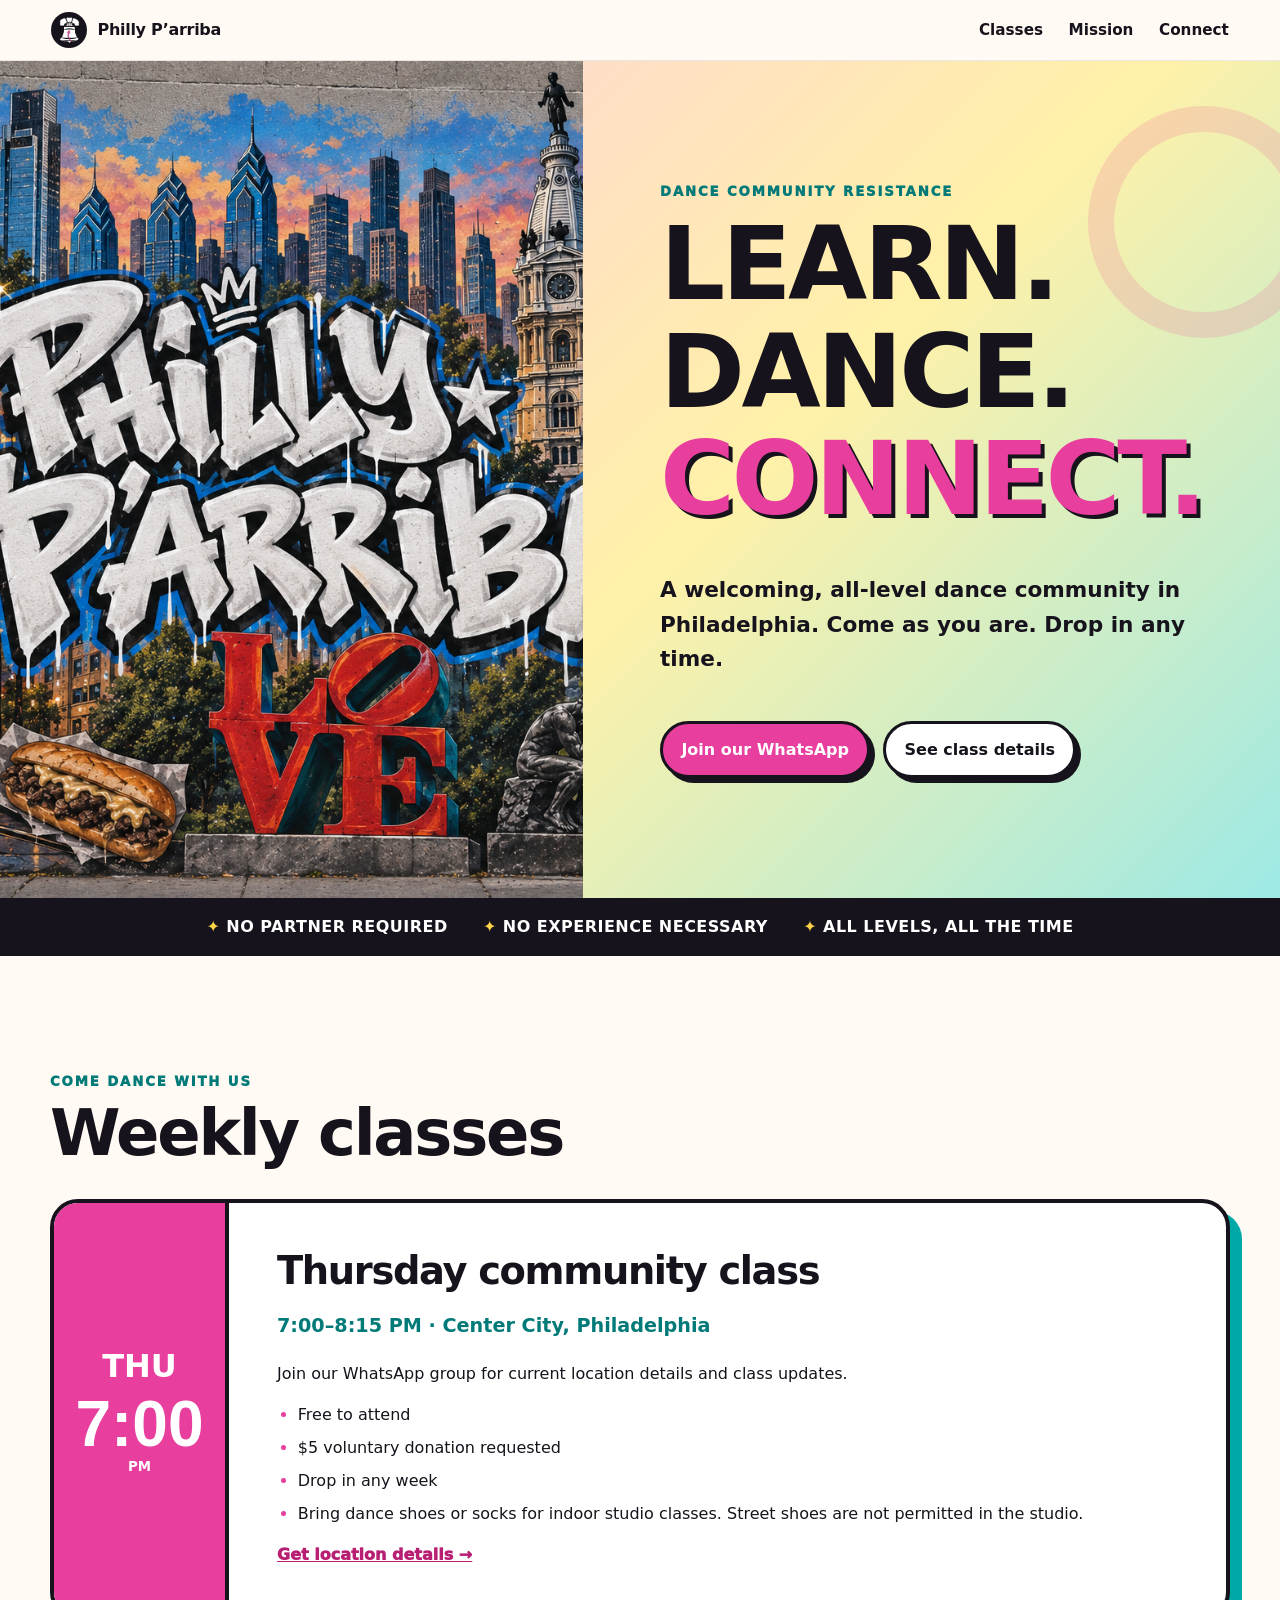
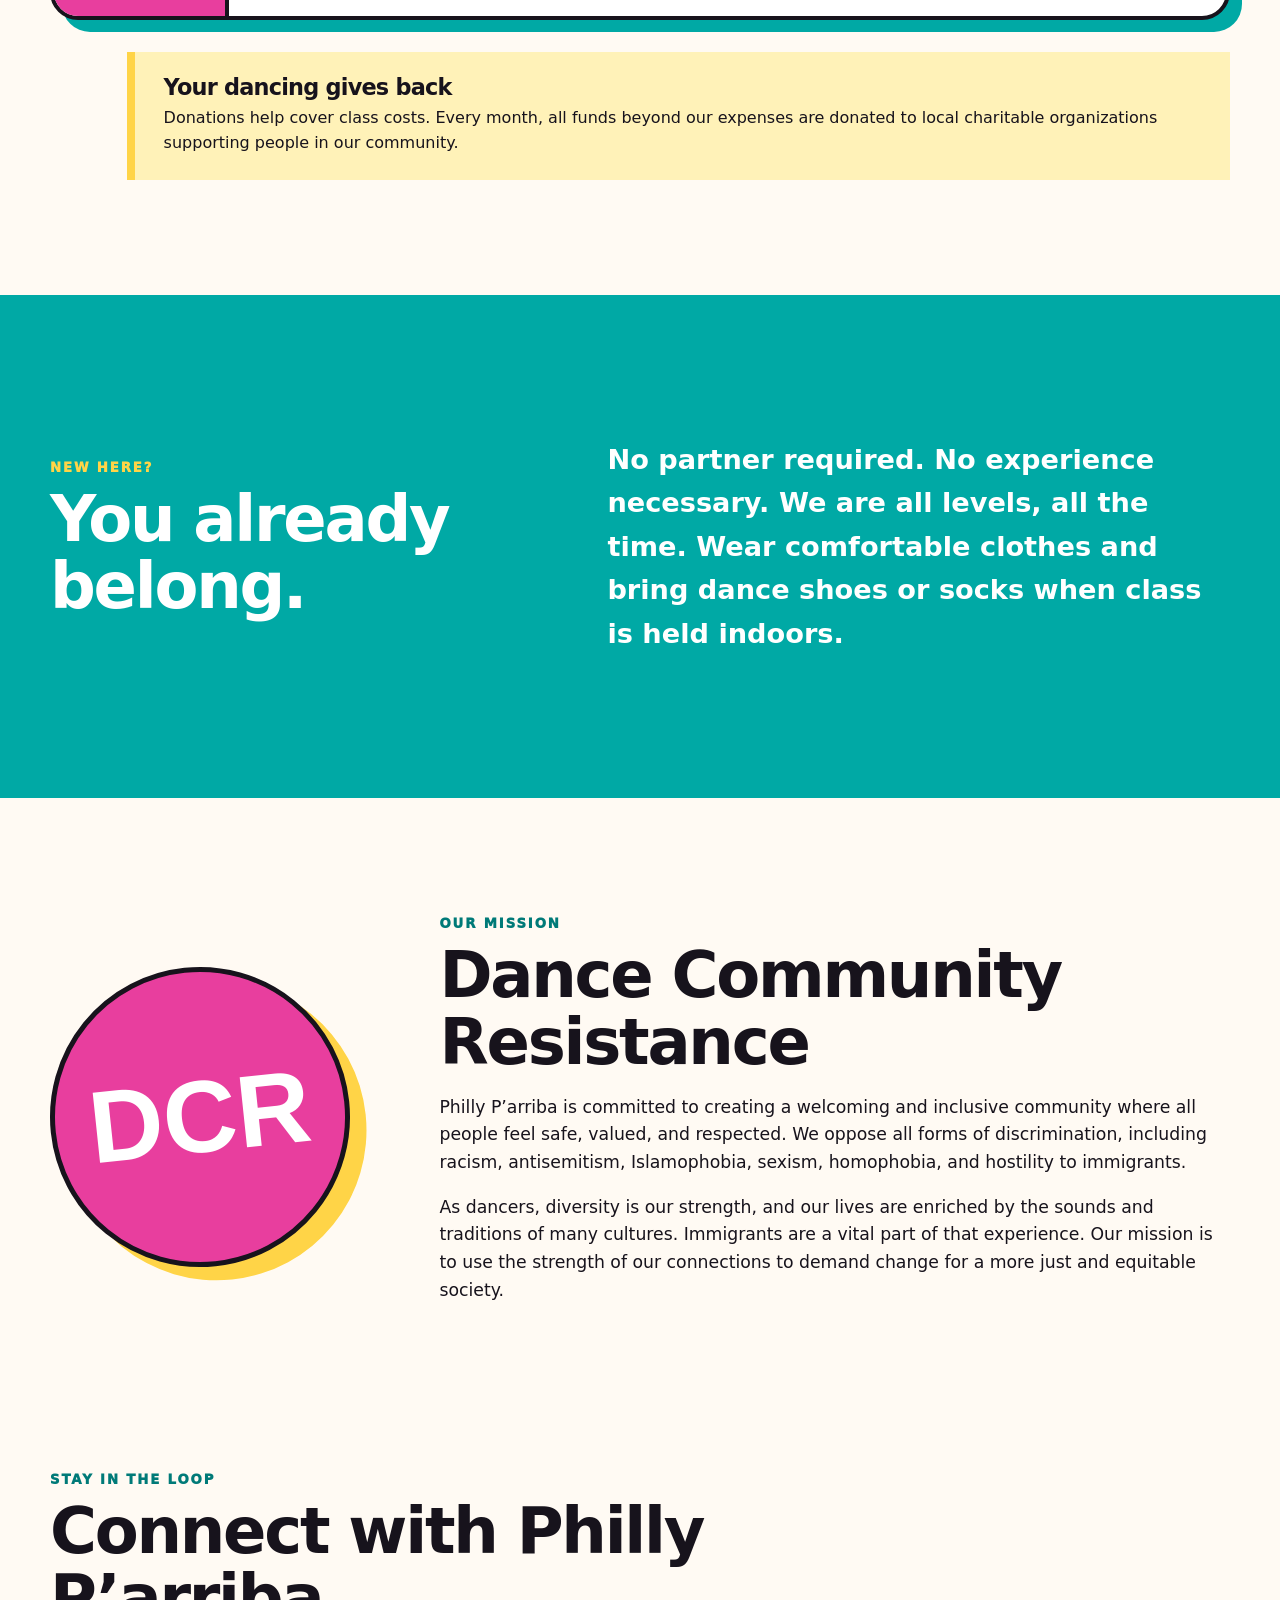
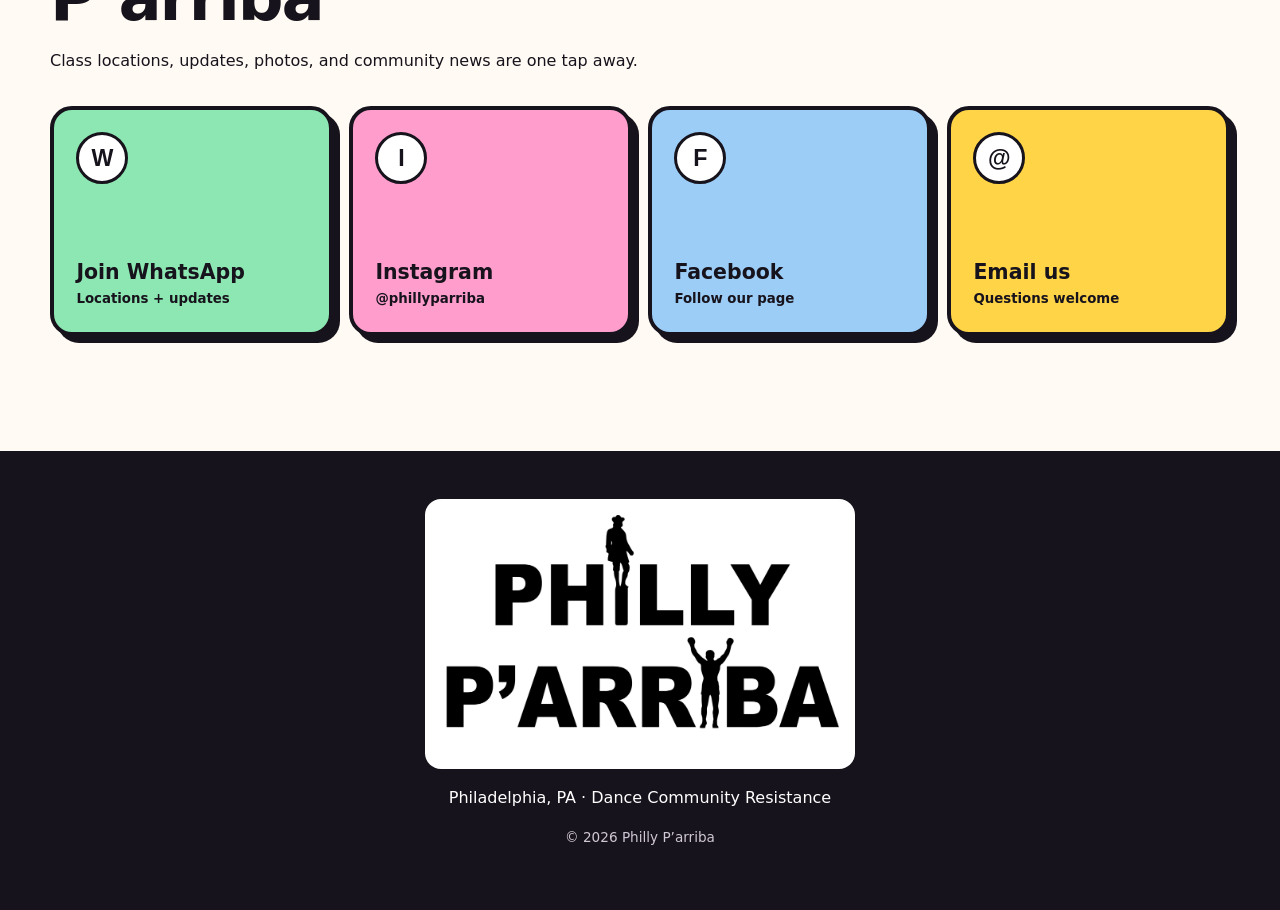
==== index.html @ b1484ee1 "Add files via upload" ====
<!doctype html>
<html lang="en">
<head>
  <meta charset="utf-8">
  <meta name="viewport" content="width=device-width, initial-scale=1">
  <meta name="description" content="Philly P’arriba: free, welcoming, all-level dance classes in Center City Philadelphia.">
  <meta name="theme-color" content="#e83e9e">
  <meta property="og:title" content="Philly P’arriba">
  <meta property="og:description" content="Learn. Dance. Connect. Free all-level classes in Center City Philadelphia.">
  <meta property="og:image" content="assets/Logo-Graffiti.png">
  <title>Philly P’arriba | Learn. Dance. Connect.</title>
  <link rel="stylesheet" href="styles.css">
  <script defer src="script.js"></script>
</head>
<body>
  <a class="skip-link" href="#main">Skip to content</a>

  <header class="site-header">
    <a class="brand" href="#top" aria-label="Philly P’arriba home">
      <img src="assets/Logo-Bell.png" alt="Philly P’arriba Liberty Bell logo">
      <span>Philly P’arriba</span>
    </a>
    <nav aria-label="Primary navigation">
      <a href="#classes">Classes</a>
      <a href="#mission">Mission</a>
      <a href="#connect">Connect</a>
    </nav>
  </header>

  <main id="main">
    <section class="hero" id="top" aria-labelledby="hero-title">
      <div class="hero-art">
        <img src="assets/Logo-Graffiti.png" alt="Colorful Philly P’arriba graffiti collage featuring Philadelphia landmarks">
      </div>
      <div class="hero-copy">
        <p class="eyebrow">Dance Community Resistance</p>
        <h1 id="hero-title">Learn. Dance.<br><span>Connect.</span></h1>
        <p class="hero-lede">A welcoming, all-level dance community in Philadelphia. Come as you are. Drop in any time.</p>
        <div class="button-row">
          <a class="button button-primary" href="connect.html">Join our WhatsApp</a>
          <a class="button button-secondary" href="#classes">See class details</a>
        </div>
      </div>
    </section>

    <section class="quick-strip" aria-label="Quick class facts">
      <span>No partner required</span><span>No experience necessary</span><span>All levels, all the time</span>
    </section>

    <section class="section classes" id="classes">
      <div class="section-heading">
        <p class="eyebrow">Come dance with us</p>
        <h2>Weekly classes</h2>
      </div>
      <div class="class-card">
        <div class="date-block" aria-hidden="true"><strong>THU</strong><span>7:00</span><small>PM</small></div>
        <div class="class-details">
          <h3>Thursday community class</h3>
          <p class="big-detail">7:00–8:15 PM · Center City, Philadelphia</p>
          <p>Join our WhatsApp group for current location details and class updates.</p>
          <ul class="check-list">
            <li>Free to attend</li>
            <li>$5 voluntary donation requested</li>
            <li>Drop in any week</li>
            <li>Bring dance shoes or socks for indoor studio classes. Street shoes are not permitted in the studio.</li>
          </ul>
          <a class="text-link" href="connect.html">Get location details →</a>
        </div>
      </div>
      <div class="giving-note">
        <h3>Your dancing gives back</h3>
        <p>Donations help cover class costs. Every month, all funds beyond our expenses are donated to local charitable organizations supporting people in our community.</p>
      </div>
    </section>

    <section class="section welcome" aria-labelledby="welcome-title">
      <div>
        <p class="eyebrow">New here?</p>
        <h2 id="welcome-title">You already belong.</h2>
      </div>
      <p>No partner required. No experience necessary. We are all levels, all the time. Wear comfortable clothes and bring dance shoes or socks when class is held indoors.</p>
    </section>

    <section class="section mission" id="mission">
      <div class="mission-mark" aria-hidden="true">DCR</div>
      <div>
        <p class="eyebrow">Our mission</p>
        <h2>Dance Community Resistance</h2>
        <p>Philly P’arriba is committed to creating a welcoming and inclusive community where all people feel safe, valued, and respected. We oppose all forms of discrimination, including racism, antisemitism, Islamophobia, sexism, homophobia, and hostility to immigrants.</p>
        <p>As dancers, diversity is our strength, and our lives are enriched by the sounds and traditions of many cultures. Immigrants are a vital part of that experience. Our mission is to use the strength of our connections to demand change for a more just and equitable society.</p>
      </div>
    </section>

    <section class="section connect" id="connect">
      <div class="section-heading">
        <p class="eyebrow">Stay in the loop</p>
        <h2>Connect with Philly P’arriba</h2>
        <p>Class locations, updates, photos, and community news are one tap away.</p>
      </div>
      <div class="link-grid">
        <a class="social-card whatsapp" href="connect.html"><span class="social-icon">W</span><strong>Join WhatsApp</strong><small>Locations + updates</small></a>
        <a class="social-card instagram" href="https://www.instagram.com/phillyparriba/" target="_blank" rel="noopener noreferrer"><span class="social-icon">I</span><strong>Instagram</strong><small>@phillyparriba</small></a>
        <a class="social-card facebook" href="https://www.facebook.com/people/Philly-Parriba/61571649853180/?ref=PROFILE_EDIT_xav_ig_profile_page_web#" target="_blank" rel="noopener noreferrer"><span class="social-icon">F</span><strong>Facebook</strong><small>Follow our page</small></a>
        <a class="social-card email" href="mailto:phillyparriba@gmail.com?subject=Hello%20Philly%20P'arriba"><span class="social-icon">@</span><strong>Email us</strong><small>Questions welcome</small></a>
      </div>
    </section>
  </main>

  <footer>
    <img src="assets/Logo-NameBlack.png" alt="Philly P’arriba team name logo">
    <p>Philadelphia, PA · Dance Community Resistance</p>
    <p class="footer-small">© <span id="year"></span> Philly P’arriba</p>
  </footer>
</body>
</html>
---- styles.css ----
:root {
  --pink: #e83e9e;
  --pink-dark: #b81f73;
  --teal: #00a9a5;
  --teal-dark: #007a78;
  --yellow: #ffd447;
  --blue: #1677c8;
  --ink: #17131c;
  --paper: #fffaf3;
  --white: #ffffff;
  --muted: #655d69;
  --shadow: 0 18px 45px rgba(23, 19, 28, .14);
}
* { box-sizing: border-box; }
html { scroll-behavior: smooth; }
body { margin: 0; color: var(--ink); background: var(--paper); font-family: Inter, ui-sans-serif, system-ui, -apple-system, BlinkMacSystemFont, "Segoe UI", sans-serif; line-height: 1.6; }
a { color: inherit; }
img { max-width: 100%; display: block; }
.skip-link { position: fixed; left: 1rem; top: -4rem; z-index: 100; padding: .8rem 1rem; background: var(--ink); color: white; border-radius: .5rem; }
.skip-link:focus { top: 1rem; }
.site-header { position: sticky; top: 0; z-index: 20; display: flex; align-items: center; justify-content: space-between; gap: 1rem; padding: .75rem clamp(1rem, 4vw, 4rem); background: rgba(255,250,243,.92); backdrop-filter: blur(12px); border-bottom: 1px solid rgba(23,19,28,.08); }
.brand { display: inline-flex; align-items: center; gap: .65rem; font-weight: 900; text-decoration: none; letter-spacing: -.02em; }
.brand img { width: 36px; height: 36px; object-fit: contain; background: var(--ink); border-radius: 50%; padding: 5px; }
nav { display: flex; gap: clamp(.7rem, 3vw, 1.6rem); }
nav a { font-weight: 800; text-decoration: none; font-size: .95rem; }
nav a:hover, nav a:focus-visible { color: var(--pink-dark); }
.hero { min-height: calc(100vh - 63px); display: grid; grid-template-columns: 1.08fr .92fr; align-items: stretch; background: linear-gradient(135deg, #ffcae7 0%, #fff1a8 55%, #9de9e5 100%); overflow: hidden; }
.hero-art { min-height: 580px; background: var(--ink); display: flex; }
.hero-art img { width: 100%; height: 100%; object-fit: cover; object-position: center; }
.hero-copy { display: flex; flex-direction: column; justify-content: center; padding: clamp(2rem, 6vw, 6rem); position: relative; }
.hero-copy::after { content: ""; position: absolute; width: 180px; height: 180px; border: 26px solid rgba(232,62,158,.16); border-radius: 50%; right: -40px; top: 45px; }
.eyebrow { margin: 0 0 .5rem; color: var(--teal-dark); font-size: .83rem; font-weight: 950; letter-spacing: .14em; text-transform: uppercase; }
h1, h2, h3 { font-family: "Arial Black", Impact, ui-sans-serif, system-ui, sans-serif; line-height: 1.05; letter-spacing: -.035em; margin-top: 0; }
h1 { margin-bottom: 1.2rem; font-size: clamp(3.4rem, 8vw, 7.4rem); text-transform: uppercase; }
h1 span { color: var(--pink); text-shadow: 4px 4px 0 var(--ink); }
h2 { font-size: clamp(2.2rem, 5vw, 4.6rem); margin-bottom: 1rem; }
h3 { font-size: 1.4rem; }
.hero-lede { max-width: 36rem; font-size: clamp(1.1rem, 2vw, 1.35rem); font-weight: 650; }
.button-row { display: flex; flex-wrap: wrap; gap: .8rem; margin-top: 1.4rem; }
.button { display: inline-flex; align-items: center; justify-content: center; min-height: 50px; padding: .8rem 1.15rem; border: 3px solid var(--ink); border-radius: 999px; font-weight: 900; text-decoration: none; box-shadow: 5px 5px 0 var(--ink); transition: transform .15s ease, box-shadow .15s ease; }
.button:hover, .button:focus-visible { transform: translate(3px,3px); box-shadow: 2px 2px 0 var(--ink); }
.button-primary { background: var(--pink); color: white; }
.button-secondary { background: white; }
.quick-strip { display: flex; justify-content: center; flex-wrap: wrap; gap: 1rem 2.2rem; padding: 1rem; background: var(--ink); color: white; font-weight: 900; text-transform: uppercase; letter-spacing: .03em; }
.quick-strip span::before { content: "✦ "; color: var(--yellow); }
.section { width: min(1180px, calc(100% - 2rem)); margin: 0 auto; padding: clamp(4.5rem, 9vw, 8rem) 0; }
.section-heading { max-width: 720px; margin-bottom: 2rem; }
.class-card { display: grid; grid-template-columns: 175px 1fr; overflow: hidden; border: 4px solid var(--ink); border-radius: 28px; background: white; box-shadow: 12px 12px 0 var(--teal); }
.date-block { display: flex; flex-direction: column; align-items: center; justify-content: center; min-height: 260px; color: white; background: var(--pink); border-right: 4px solid var(--ink); }
.date-block strong { font-size: 2rem; }
.date-block span { font: 900 4rem/1 "Arial Black", Impact, sans-serif; }
.date-block small { font-weight: 900; }
.class-details { padding: clamp(1.5rem,4vw,3rem); }
.class-details h3 { font-size: clamp(1.7rem,3vw,2.8rem); margin-bottom: .6rem; }
.big-detail { font-size: 1.2rem; font-weight: 850; color: var(--teal-dark); }
.check-list { padding-left: 1.3rem; }
.check-list li { margin: .45rem 0; }
.check-list li::marker { color: var(--pink); }
.text-link { font-weight: 950; color: var(--pink-dark); }
.giving-note { margin: 2rem 0 0 clamp(0rem,6vw,5rem); padding: 1.5rem 1.8rem; border-left: 8px solid var(--yellow); background: #fff2b8; }
.giving-note h3 { margin-bottom: .35rem; }
.giving-note p { margin: 0; }
.welcome { width: 100%; padding-left: max(1rem, calc((100% - 1180px)/2)); padding-right: max(1rem, calc((100% - 1180px)/2)); display: grid; grid-template-columns: .9fr 1.1fr; gap: 3rem; align-items: center; color: white; background: var(--teal); }
.welcome .eyebrow { color: var(--yellow); }
.welcome p:last-child { font-size: clamp(1.2rem,2.5vw,1.7rem); font-weight: 750; }
.mission { display: grid; grid-template-columns: .55fr 1.45fr; gap: clamp(2rem, 7vw, 6rem); align-items: center; }
.mission-mark { aspect-ratio: 1; display: grid; place-items: center; background: var(--pink); border: 5px solid var(--ink); border-radius: 50%; color: white; font: 900 clamp(3rem,8vw,7rem)/1 "Arial Black", Impact, sans-serif; transform: rotate(-6deg); box-shadow: 15px 15px 0 var(--yellow); }
.mission p:not(.eyebrow) { font-size: 1.08rem; }
.connect { padding-top: 2rem; }
.link-grid { display: grid; grid-template-columns: repeat(4, 1fr); gap: 1rem; }
.social-card { min-height: 230px; padding: 1.4rem; display: flex; flex-direction: column; justify-content: end; border: 4px solid var(--ink); border-radius: 22px; color: var(--ink); text-decoration: none; box-shadow: 7px 7px 0 var(--ink); transition: transform .15s ease; }
.social-card:hover, .social-card:focus-visible { transform: translateY(-5px) rotate(-1deg); }
.social-card strong { font-size: 1.28rem; }
.social-card small { font-weight: 700; }
.social-icon { margin-bottom: auto; width: 52px; height: 52px; display: grid; place-items: center; background: white; border: 3px solid var(--ink); border-radius: 50%; font: 900 1.45rem/1 "Arial Black", sans-serif; }
.whatsapp { background: #8ce7b2; }.instagram { background: #ff9dcc; }.facebook { background: #9ccdf7; }.email { background: var(--yellow); }
footer { padding: 3rem 1rem; text-align: center; background: var(--ink); color: white; }
footer img { width: min(430px, 90%); margin: 0 auto 1rem; padding: 1rem; background: white; border-radius: 16px; }
.footer-small { color: #cfc8d4; font-size: .85rem; }
.ack-page { min-height: 100vh; display: grid; place-items: center; padding: 1rem; background: linear-gradient(135deg,#ffcae7,#fff1a8 55%,#9de9e5); }
.ack-card { width: min(680px,100%); padding: clamp(1.5rem,5vw,3rem); background: white; border: 4px solid var(--ink); border-radius: 28px; box-shadow: 12px 12px 0 var(--pink); }
.ack-logo { width: 88px; height: 88px; object-fit: contain; margin-bottom: 1rem; background: var(--ink); border-radius: 50%; padding: 10px; }
.ack-card h1 { font-size: clamp(2.5rem,9vw,5rem); margin-bottom: 1rem; }
.acknowledge { display: flex; gap: .8rem; align-items: flex-start; margin: 1.5rem 0; padding: 1rem; background: #f5f1f6; border-radius: 12px; font-weight: 700; }
.acknowledge input { width: 22px; height: 22px; flex: 0 0 auto; accent-color: var(--pink); }
.button[aria-disabled="true"] { opacity: .45; pointer-events: none; box-shadow: none; }
.back-link { display: inline-block; margin-top: 1.2rem; font-weight: 800; }
.notice { font-size: .88rem; color: var(--muted); }
@media (max-width: 850px) {
  .hero { grid-template-columns: 1fr; }
  .hero-art { min-height: 48vh; }
  .hero-copy { min-height: 52vh; }
  .link-grid { grid-template-columns: repeat(2,1fr); }
  .mission { grid-template-columns: 1fr; }
  .mission-mark { width: min(290px,70vw); margin: auto; }
}
@media (max-width: 600px) {
  nav a:not(:last-child) { display: none; }
  .brand span { font-size: .92rem; }
  h1 { font-size: clamp(3rem,17vw,5rem); }
  .hero-art { min-height: 350px; }
  .class-card { grid-template-columns: 1fr; }
  .date-block { min-height: 140px; border-right: 0; border-bottom: 4px solid var(--ink); }
  .date-block span { font-size: 3rem; }
  .welcome { grid-template-columns: 1fr; gap: 1rem; }
  .link-grid { grid-template-columns: 1fr; }
  .social-card { min-height: 150px; }
  .giving-note { margin-left: 0; }
}
@media (prefers-reduced-motion: reduce) {
  html { scroll-behavior: auto; }
  *, *::before, *::after { transition: none !important; }
}
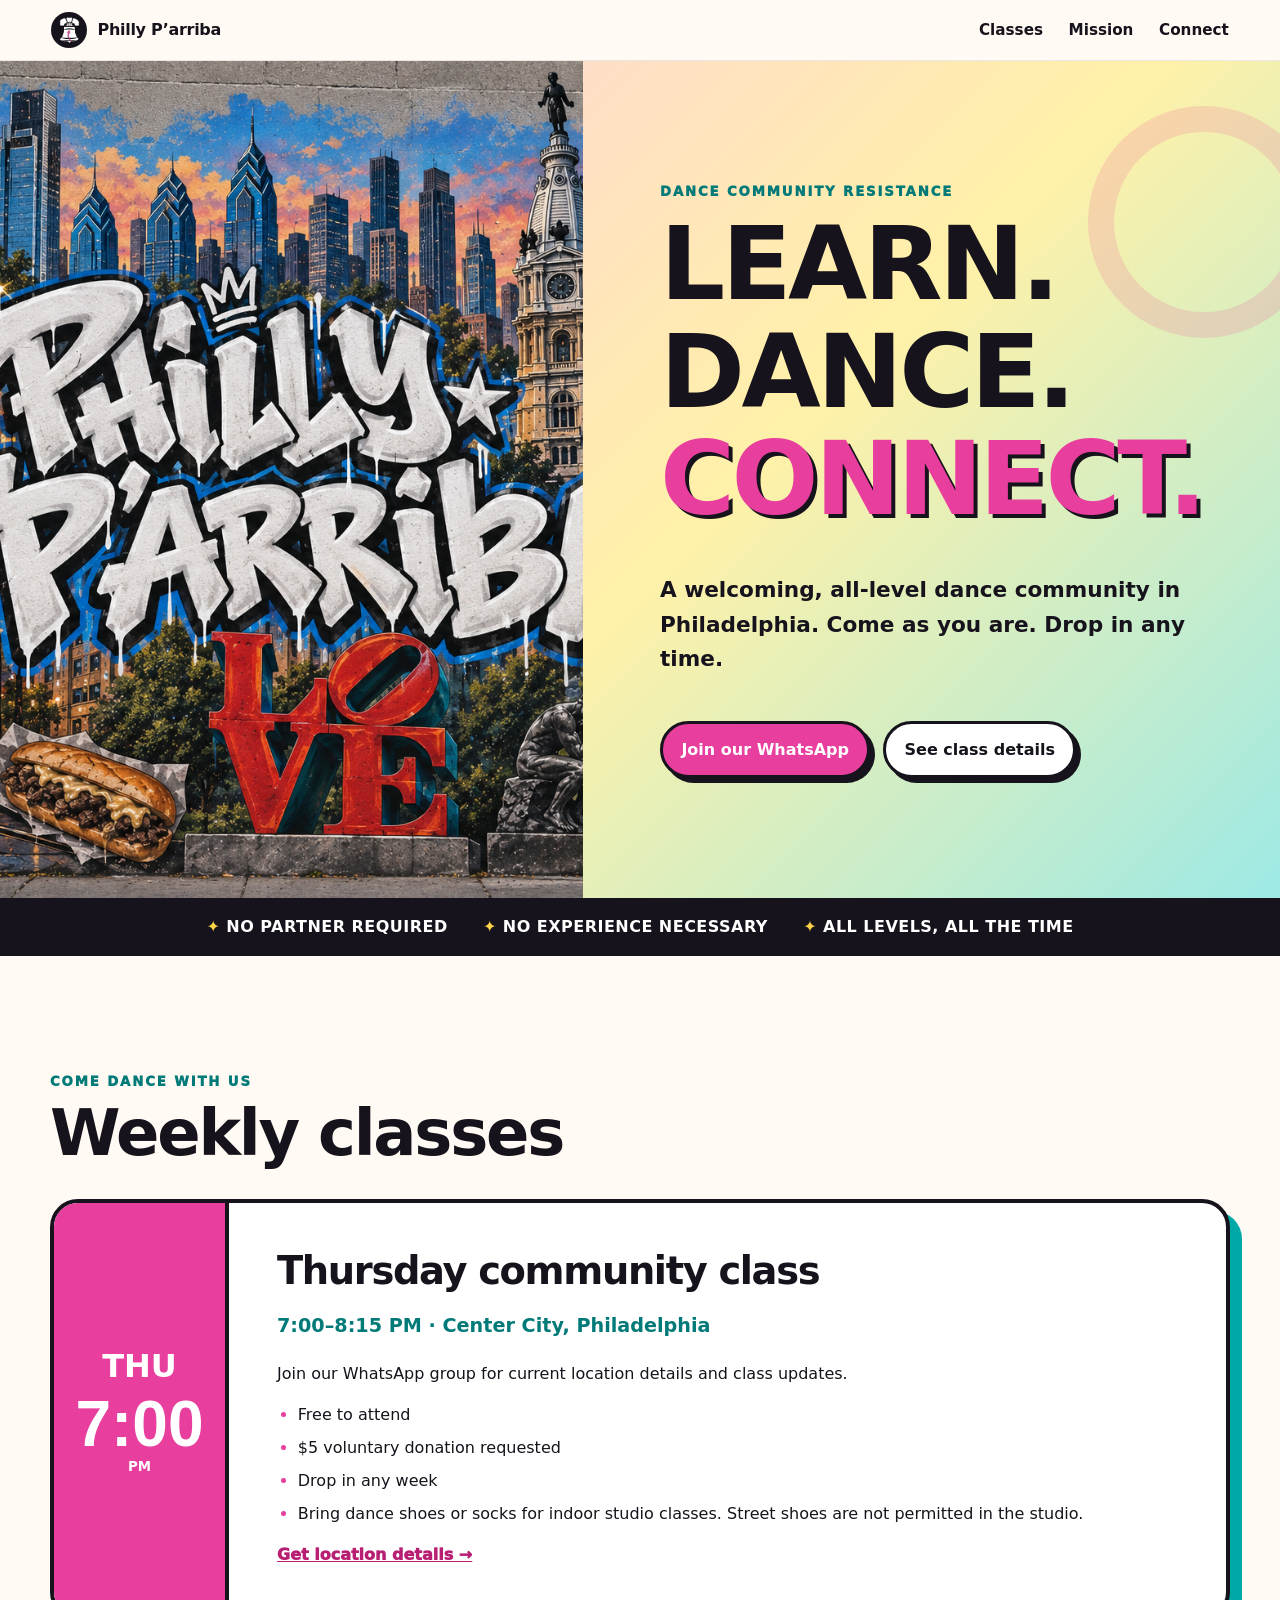
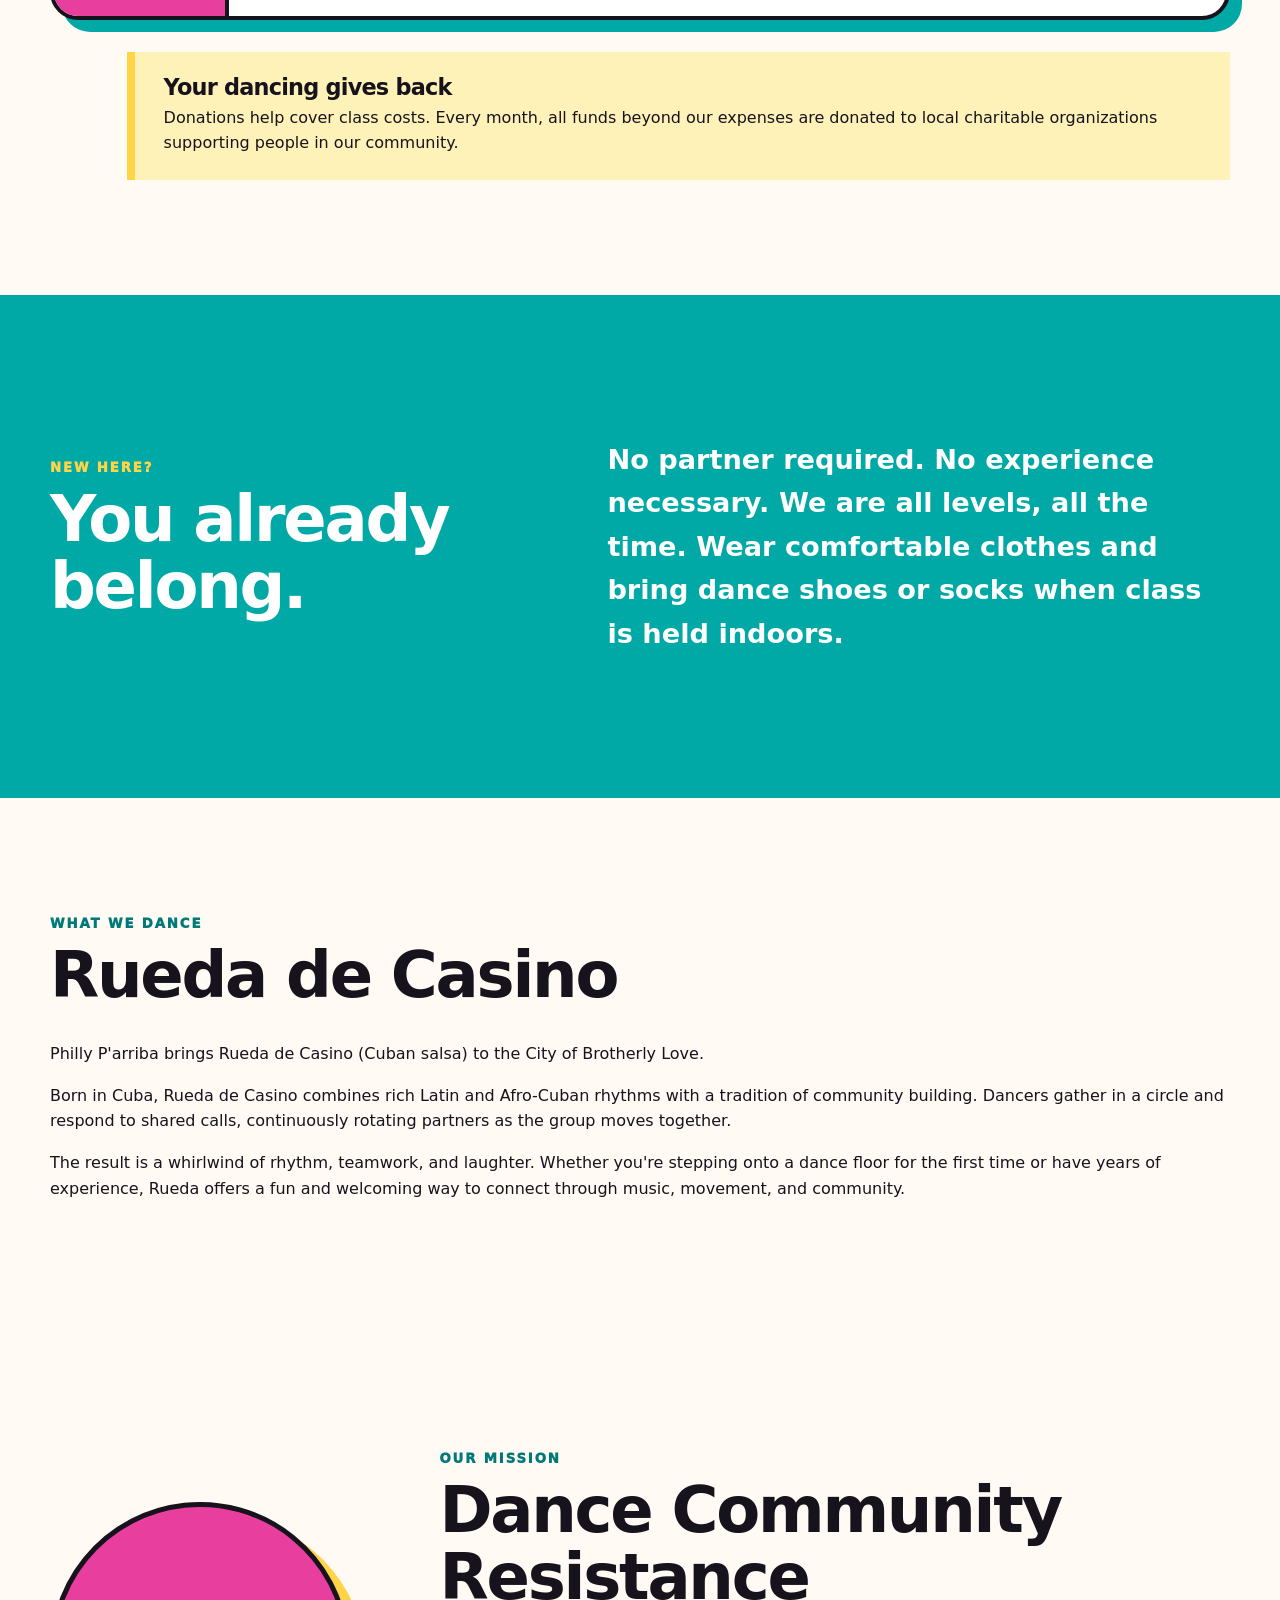
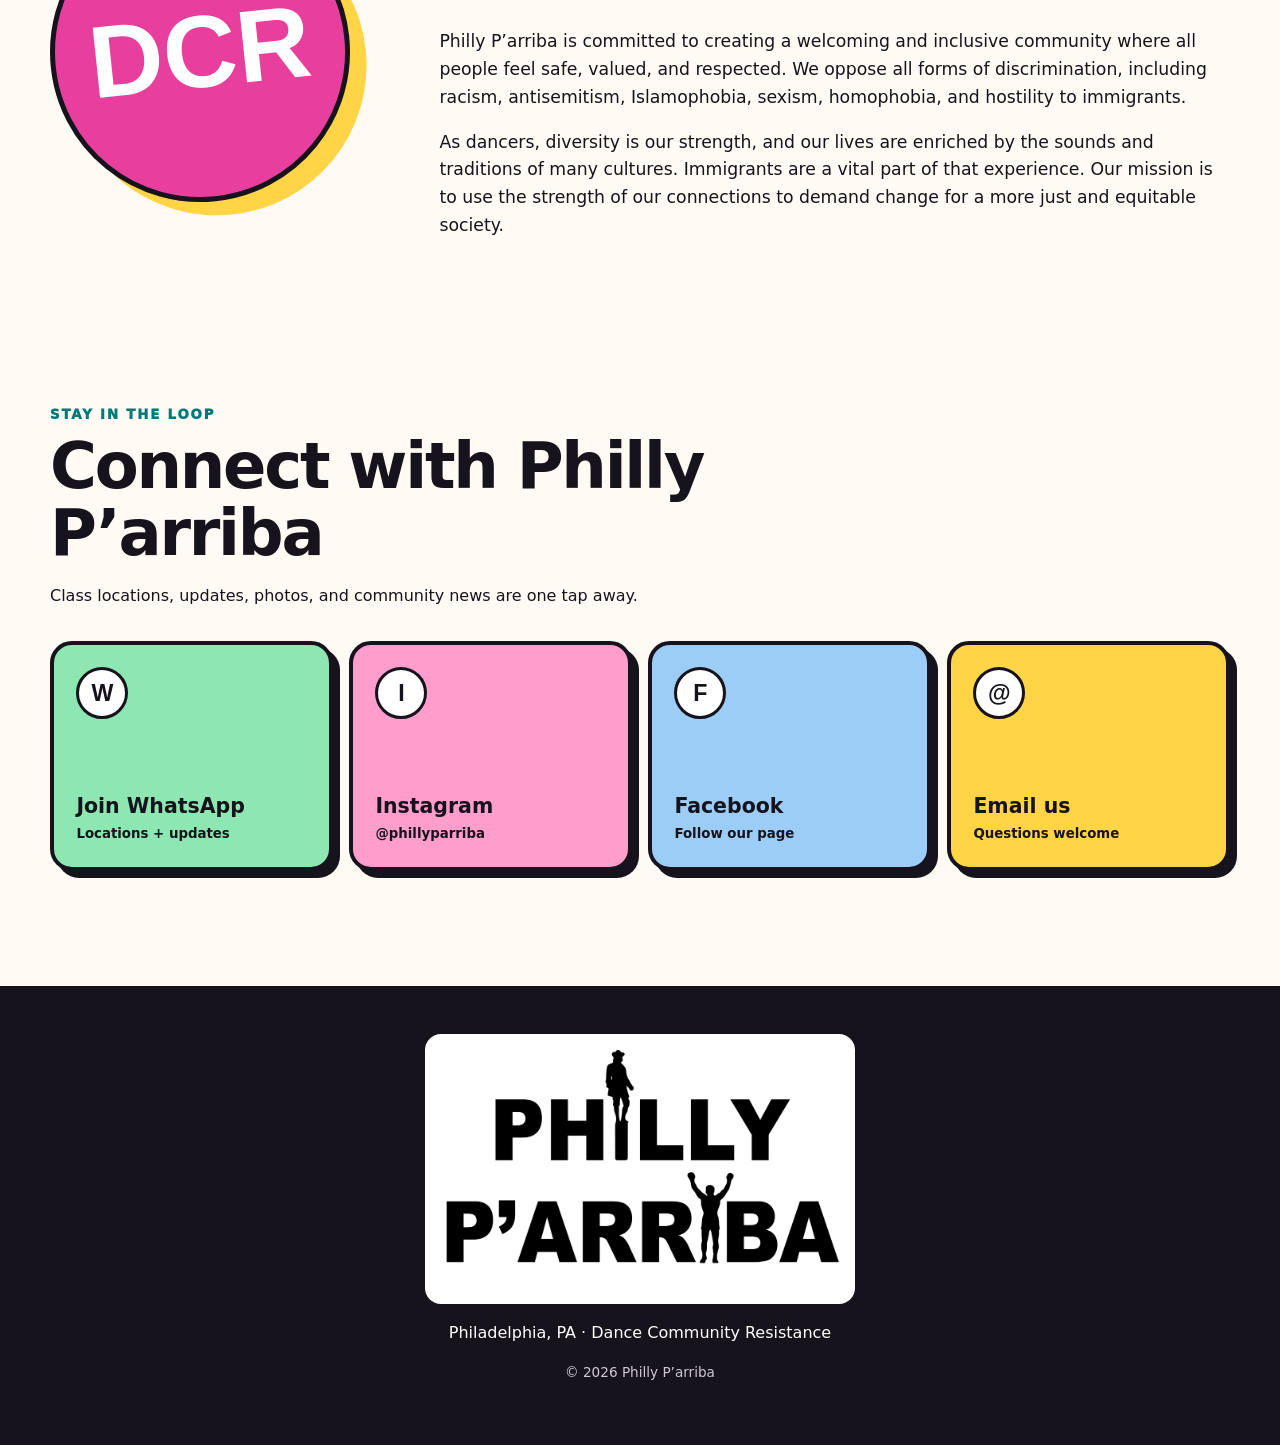
==== commit 5db6a510: "Add Rueda de Casino section to index.html Added a new section about Rueda de Casino dance style, inc" ====
--- a/index.html
+++ b/index.html
@@ -81,6 +81,32 @@
       <p>No partner required. No experience necessary. We are all levels, all the time. Wear comfortable clothes and bring dance shoes or socks when class is held indoors.</p>
     </section>
 
+    <section class="section dance-style" id="dance-style">
+      <div class="section-heading">
+        <p class="eyebrow">What we dance</p>
+        <h2>Rueda de Casino</h2>
+      </div>
+    
+      <p class="intro-text">
+        Philly P'arriba brings Rueda de Casino (Cuban salsa) to the City of
+        Brotherly Love.
+      </p>
+    
+      <p>
+        Born in Cuba, Rueda de Casino combines rich Latin and Afro-Cuban rhythms
+        with a tradition of community building. Dancers gather in a circle and
+        respond to shared calls, continuously rotating partners as the group moves
+        together.
+      </p>
+    
+      <p>
+        The result is a whirlwind of rhythm, teamwork, and laughter. Whether
+        you're stepping onto a dance floor for the first time or have years of
+        experience, Rueda offers a fun and welcoming way to connect through music,
+        movement, and community.
+      </p>
+    </section>
+    
     <section class="section mission" id="mission">
       <div class="mission-mark" aria-hidden="true">DCR</div>
       <div>
